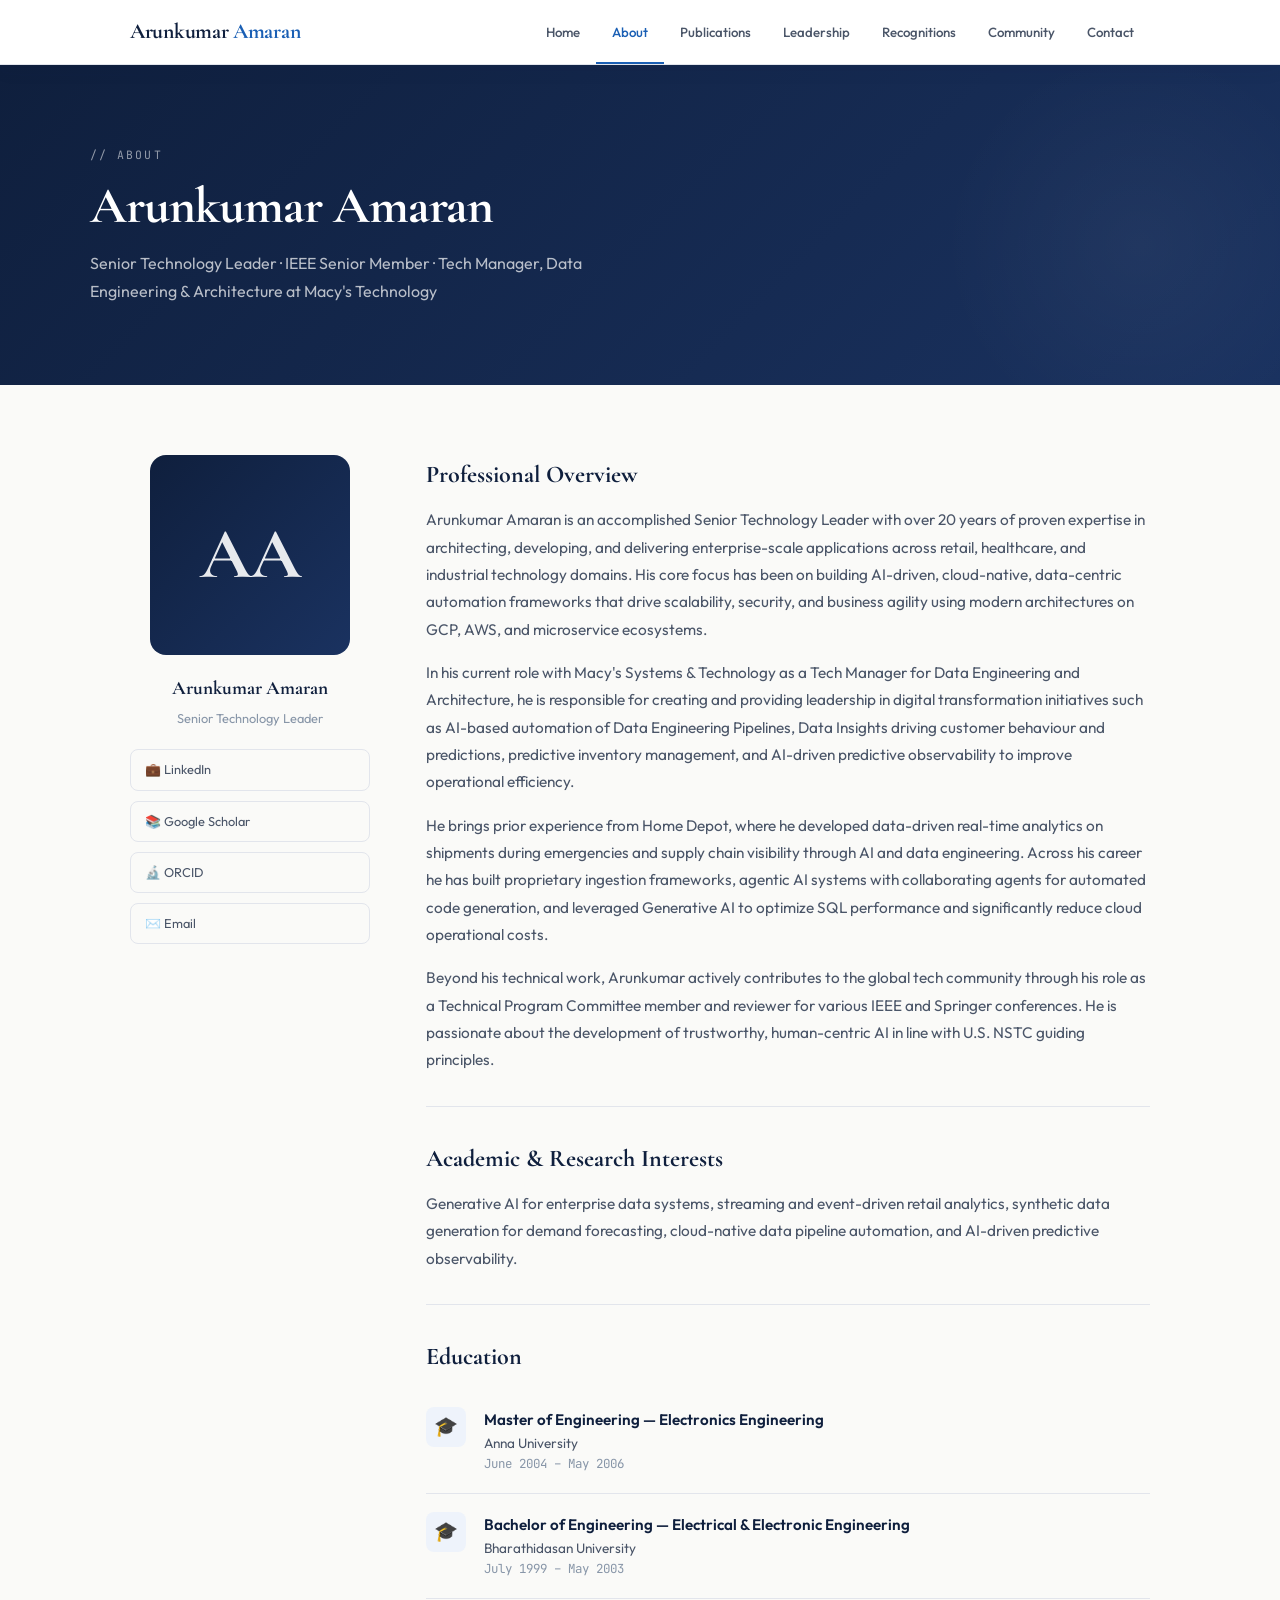
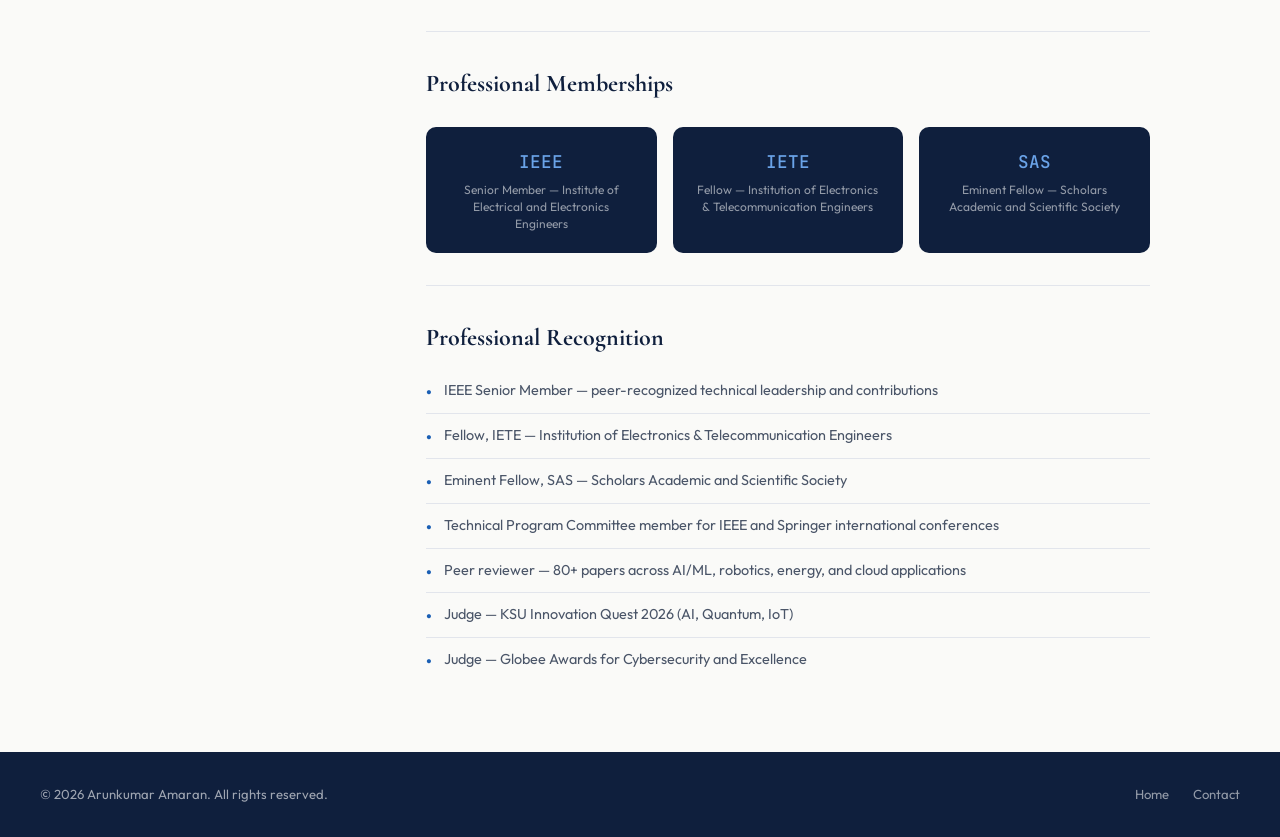
==== about.html @ ce891199 "Update about.html" ====
<!DOCTYPE html>
<html lang="en">
<head>
<meta charset="UTF-8">
<meta name="viewport" content="width=device-width, initial-scale=1.0">
<title>Arunkumar Amaran</title>
<link rel="stylesheet" href="style.css">
<style>
.about-grid {
  display: grid;
  grid-template-columns: 240px 1fr;
  gap: 56px;
  align-items: start;
}

.about-avatar {
  text-align: center;
}

.avatar-box {
  width: 200px;
  height: 200px;
  background: linear-gradient(135deg, var(--navy) 0%, var(--navy2) 100%);
  border-radius: 16px;
  display: flex;
  align-items: center;
  justify-content: center;
  font-family: 'Cormorant Garamond', serif;
  font-size: 4.5rem;
  font-weight: 700;
  color: rgba(255,255,255,0.9);
  margin: 0 auto 18px;
  letter-spacing: -2px;
}

.avatar-name {
  font-family: 'Cormorant Garamond', serif;
  font-size: 1.2rem;
  font-weight: 700;
  color: var(--navy);
  margin-bottom: 4px;
}

.avatar-role {
  font-size: 0.8rem;
  color: var(--text-light);
}

.about-links {
  margin-top: 20px;
  display: flex;
  flex-direction: column;
  gap: 10px;
}

.about-link {
  display: flex;
  align-items: center;
  gap: 10px;
  padding: 9px 14px;
  border: 1px solid var(--border);
  border-radius: 8px;
  font-size: 0.8rem;
  color: var(--text-mid);
  text-decoration: none;
  transition: border-color 0.2s, color 0.2s, background 0.2s;
}

.about-link:hover {
  border-color: var(--accent);
  color: var(--accent);
  background: #eef3fb;
}

.about-text h3 {
  font-family: 'Cormorant Garamond', serif;
  font-size: 1.5rem;
  font-weight: 700;
  color: var(--navy);
  margin: 32px 0 12px;
}

.about-text h3:first-child { margin-top: 0; }

.about-text p {
  color: var(--text-mid);
  margin-bottom: 16px;
  line-height: 1.78;
  font-size: 0.96rem;
}

.recognition-list {
  list-style: none;
  margin-top: 10px;
}

.recognition-list li {
  display: flex;
  align-items: flex-start;
  gap: 12px;
  padding: 10px 0;
  border-bottom: 1px solid var(--border);
  font-size: 0.9rem;
  color: var(--text-mid);
}

.recognition-list li:last-child { border-bottom: none; }

.recognition-list li::before {
  content: '●';
  color: var(--accent);
  font-size: 0.6rem;
  margin-top: 5px;
  flex-shrink: 0;
}

.membership-cards {
  display: grid;
  grid-template-columns: repeat(3, 1fr);
  gap: 16px;
  margin-top: 24px;
}

.mem-card {
  background: var(--navy);
  border-radius: 10px;
  padding: 20px;
  text-align: center;
  color: white;
}

.mem-card .mem-abbr {
  font-family: 'JetBrains Mono', monospace;
  font-size: 1.1rem;
  font-weight: 500;
  color: #6aa3e8;
  margin-bottom: 6px;
}

.mem-card .mem-full {
  font-size: 0.75rem;
  color: rgba(255,255,255,0.55);
  line-height: 1.4;
}

.edu-row {
  display: flex;
  align-items: flex-start;
  gap: 18px;
  padding: 18px 0;
  border-bottom: 1px solid var(--border);
}
.edu-row:last-child { border-bottom: none; }

.edu-icon {
  width: 40px; height: 40px;
  background: #eef3fb;
  border-radius: 8px;
  display: flex;
  align-items: center;
  justify-content: center;
  font-size: 1.2rem;
  flex-shrink: 0;
}

.edu-degree { font-weight: 600; font-size: 0.95rem; color: var(--navy); }
.edu-school { font-size: 0.85rem; color: var(--text-mid); }
.edu-year { font-size: 0.78rem; font-family: 'JetBrains Mono', monospace; color: var(--text-light); }

@media (max-width: 768px) {
  .about-grid { grid-template-columns: 1fr; }
  .membership-cards { grid-template-columns: 1fr; }
}
</style>
</head>
<body>

<nav>
  <div class="nav-inner">
    <a href="index.html" class="nav-logo">Arunkumar <em>Amaran</em></a>
    <ul class="nav-links">
      <li><a href="index.html">Home</a></li>
      <li><a href="about.html" class="active">About</a></li>
      <li><a href="innovation.html">Publications</a></li>
      <li><a href="leadership.html">Leadership</a></li>
      <li><a href="recognitions.html">Recognitions</a></li>
      <li><a href="community.html">Community</a></li>
      <li><a href="contact.html">Contact</a></li>
    </ul>
  </div>
</nav>

<div class="page-hero">
  <div class="page-hero-inner">
    <div class="eyebrow">// about</div>
    <h1>Arunkumar Amaran</h1>
    <p>Senior Technology Leader · IEEE Senior Member · Tech Manager, Data Engineering & Architecture at Macy's Technology</p>
  </div>
</div>

<div class="page-body">
  <div class="about-grid">

    <div class="about-avatar reveal">
      <div class="avatar-box">AA</div>
      <div class="avatar-name">Arunkumar Amaran</div>
      <div class="avatar-role">Senior Technology Leader</div>
      <div class="about-links">
        <a href="https://www.linkedin.com/in/arunkumar-amaran/" target="_blank" class="about-link">💼 LinkedIn</a>
        <a href="https://scholar.google.com/citations?user=LBd4mUEAAAAJ&hl=en" target="_blank" class="about-link">📚 Google Scholar</a>
        <a href="https://orcid.org/0009-0007-8225-0132" target="_blank" class="about-link">🔬 ORCID</a>
        <a href="mailto:arunkumar.amaran@ieee.org" class="about-link">✉️ Email</a>
      </div>
    </div>

    <div class="about-text">
      <h3>Professional Overview</h3>
      <p>Arunkumar Amaran is an accomplished Senior Technology Leader with over 20 years of proven expertise in architecting, developing, and delivering enterprise-scale applications across retail, healthcare, and industrial technology domains. His core focus has been on building AI-driven, cloud-native, data-centric automation frameworks that drive scalability, security, and business agility using modern architectures on GCP, AWS, and microservice ecosystems.</p>

      <p>In his current role with Macy's Systems & Technology as a Tech Manager for Data Engineering and Architecture, he is responsible for creating and providing leadership in digital transformation initiatives such as AI-based automation of Data Engineering Pipelines, Data Insights driving customer behaviour and predictions, predictive inventory management, and AI-driven predictive observability to improve operational efficiency.</p>

      <p>He brings prior experience from Home Depot, where he developed data-driven real-time analytics on shipments during emergencies and supply chain visibility through AI and data engineering. Across his career he has built proprietary ingestion frameworks, agentic AI systems with collaborating agents for automated code generation, and leveraged Generative AI to optimize SQL performance and significantly reduce cloud operational costs.</p>

      <p>Beyond his technical work, Arunkumar actively contributes to the global tech community through his role as a Technical Program Committee member and reviewer for various IEEE and Springer conferences. He is passionate about the development of trustworthy, human-centric AI in line with U.S. NSTC guiding principles.</p>

      <hr class="divider" style="margin:32px 0;">

      <h3>Academic & Research Interests</h3>
      <p>Generative AI for enterprise data systems, streaming and event-driven retail analytics, synthetic data generation for demand forecasting, cloud-native data pipeline automation, and AI-driven predictive observability.</p>

      <hr class="divider" style="margin:32px 0;">

      <h3>Education</h3>
      <div class="edu-row reveal">
        <div class="edu-icon">🎓</div>
        <div>
          <div class="edu-degree">Master of Engineering — Electronics Engineering</div>
          <div class="edu-school">Anna University</div>
          <div class="edu-year">June 2004 – May 2006</div>
        </div>
      </div>
      <div class="edu-row reveal">
        <div class="edu-icon">🎓</div>
        <div>
          <div class="edu-degree">Bachelor of Engineering — Electrical & Electronic Engineering</div>
          <div class="edu-school">Bharathidasan University</div>
          <div class="edu-year">July 1999 – May 2003</div>
        </div>
      </div>

      <hr class="divider" style="margin:32px 0;">

      <h3>Professional Memberships</h3>
      <div class="membership-cards">
        <div class="mem-card reveal">
          <div class="mem-abbr">IEEE</div>
          <div class="mem-full">Senior Member — Institute of Electrical and Electronics Engineers</div>
        </div>
        <div class="mem-card reveal">
          <div class="mem-abbr">IETE</div>
          <div class="mem-full">Fellow — Institution of Electronics & Telecommunication Engineers</div>
        </div>
        <div class="mem-card reveal">
          <div class="mem-abbr">SAS</div>
          <div class="mem-full">Eminent Fellow — Scholars Academic and Scientific Society</div>
        </div>
      </div>

      <hr class="divider" style="margin:32px 0;">

      <h3>Professional Recognition</h3>
      <ul class="recognition-list">
        <li>IEEE Senior Member — peer-recognized technical leadership and contributions</li>
        <li>Fellow, IETE — Institution of Electronics & Telecommunication Engineers</li>
        <li>Eminent Fellow, SAS — Scholars Academic and Scientific Society</li>
        <li>Technical Program Committee member for IEEE and Springer international conferences</li>
        <li>Peer reviewer — 80+ papers across AI/ML, robotics, energy, and cloud applications</li>
        <li>Judge — KSU Innovation Quest 2026 (AI, Quantum, IoT)</li>
        <li>Judge — Globee Awards for Cybersecurity and Excellence</li>
      </ul>
    </div>

  </div>
</div>

<footer>
  <div>© 2026 Arunkumar Amaran. All rights reserved.</div>
  <div class="footer-links">
    <a href="index.html">Home</a>
    <a href="contact.html">Contact</a>
  </div>
</footer>

<script>
const obs = new IntersectionObserver(entries => {
  entries.forEach((e,i) => { if(e.isIntersecting) setTimeout(() => e.target.classList.add('in'), i*80); });
}, { threshold: 0.08 });
document.querySelectorAll('.reveal').forEach(el => obs.observe(el));
</script>
</body>
</html>
---- style.css ----
/* ===== ARUNKUMAR AMARAN — SHARED STYLES ===== */
@import url('https://fonts.googleapis.com/css2?family=Cormorant+Garamond:ital,wght@0,400;0,600;0,700;1,400&family=Outfit:wght@300;400;500;600&family=JetBrains+Mono:wght@400;500&display=swap');

:root {
  --bg: #fafaf8;
  --bg2: #f2f1ed;
  --surface: #ffffff;
  --navy: #0f1f3d;
  --navy2: #1a3260;
  --accent: #1a5fb4;
  --accent2: #c9492b;
  --accent3: #2d7d46;
  --text: #1a1f2e;
  --text-mid: #4a5568;
  --text-light: #8896a8;
  --border: #e2e5ec;
  --border2: rgba(26,95,180,0.15);
  --shadow: 0 2px 20px rgba(15,31,61,0.08);
  --shadow-lg: 0 8px 40px rgba(15,31,61,0.12);
}

*, *::before, *::after { box-sizing: border-box; margin: 0; padding: 0; }
html { scroll-behavior: smooth; }

body {
  background: var(--bg);
  color: var(--text);
  font-family: 'Outfit', sans-serif;
  font-size: 16px;
  line-height: 1.65;
}

/* ── NAV ── */
nav {
  position: sticky;
  top: 0;
  z-index: 200;
  background: var(--surface);
  border-bottom: 1px solid var(--border);
  box-shadow: var(--shadow);
}

.nav-inner {
  max-width: 1100px;
  margin: 0 auto;
  padding: 0 40px;
  display: flex;
  align-items: center;
  justify-content: space-between;
  height: 64px;
}

.nav-logo {
  font-family: 'Cormorant Garamond', serif;
  font-size: 1.35rem;
  font-weight: 700;
  color: var(--navy);
  text-decoration: none;
  letter-spacing: -0.3px;
}

.nav-logo em { color: var(--accent); font-style: normal; }

.nav-links {
  display: flex;
  list-style: none;
  gap: 0;
}

.nav-links a {
  display: block;
  padding: 0 16px;
  height: 64px;
  line-height: 64px;
  font-size: 0.83rem;
  font-weight: 500;
  color: var(--text-mid);
  text-decoration: none;
  border-bottom: 2px solid transparent;
  transition: color 0.2s, border-color 0.2s;
  white-space: nowrap;
}

.nav-links a:hover,
.nav-links a.active {
  color: var(--accent);
  border-bottom-color: var(--accent);
}

/* ── HERO / PAGE HEADER ── */
.page-hero {
  background: linear-gradient(135deg, var(--navy) 0%, var(--navy2) 100%);
  color: white;
  padding: 80px 40px;
  position: relative;
  overflow: hidden;
}

.page-hero::after {
  content: '';
  position: absolute;
  right: -60px; bottom: -60px;
  width: 400px; height: 400px;
  background: radial-gradient(circle, rgba(255,255,255,0.04) 0%, transparent 70%);
  border-radius: 50%;
}

.page-hero-inner {
  max-width: 1100px;
  margin: 0 auto;
  position: relative;
  z-index: 1;
}

.page-hero .eyebrow {
  font-family: 'JetBrains Mono', monospace;
  font-size: 0.72rem;
  letter-spacing: 0.18em;
  text-transform: uppercase;
  color: rgba(255,255,255,0.55);
  margin-bottom: 14px;
}

.page-hero h1 {
  font-family: 'Cormorant Garamond', serif;
  font-size: clamp(2.2rem, 4vw, 3.4rem);
  font-weight: 700;
  line-height: 1.1;
  margin-bottom: 16px;
  letter-spacing: -1px;
}

.page-hero p {
  font-size: 1rem;
  color: rgba(255,255,255,0.7);
  max-width: 560px;
  line-height: 1.7;
}

/* ── MAIN LAYOUT ── */
.page-body {
  max-width: 1100px;
  margin: 0 auto;
  padding: 70px 40px;
}

/* ── SECTION HEADINGS ── */
.section-tag {
  font-family: 'JetBrains Mono', monospace;
  font-size: 0.7rem;
  letter-spacing: 0.18em;
  text-transform: uppercase;
  color: var(--accent);
  margin-bottom: 10px;
  display: block;
}

h2.section-title {
  font-family: 'Cormorant Garamond', serif;
  font-size: clamp(1.7rem, 2.8vw, 2.6rem);
  font-weight: 700;
  letter-spacing: -0.8px;
  color: var(--navy);
  line-height: 1.15;
  margin-bottom: 14px;
}

.section-lead {
  color: var(--text-mid);
  max-width: 600px;
  margin-bottom: 48px;
  font-size: 0.97rem;
}

/* ── CARDS ── */
.card {
  background: var(--surface);
  border: 1px solid var(--border);
  border-radius: 10px;
  padding: 28px 32px;
  transition: box-shadow 0.25s, transform 0.25s;
}

.card:hover {
  box-shadow: var(--shadow-lg);
  transform: translateY(-3px);
}

/* ── DIVIDER ── */
hr.divider {
  border: none;
  border-top: 1px solid var(--border);
  margin: 56px 0;
}

/* ── TAGS / CHIPS ── */
.chip {
  display: inline-block;
  background: #eef3fb;
  color: var(--accent);
  font-size: 0.73rem;
  font-family: 'JetBrains Mono', monospace;
  padding: 3px 10px;
  border-radius: 4px;
  border: 1px solid rgba(26,95,180,0.18);
  margin: 3px 3px 3px 0;
}

/* ── FOOTER ── */
footer {
  background: var(--navy);
  color: rgba(255,255,255,0.6);
  padding: 32px 40px;
  font-size: 0.82rem;
  display: flex;
  align-items: center;
  justify-content: space-between;
  gap: 20px;
  flex-wrap: wrap;
}

footer a {
  color: rgba(255,255,255,0.55);
  text-decoration: none;
  transition: color 0.2s;
}

footer a:hover { color: white; }

.footer-links { display: flex; gap: 24px; }

/* ── SCROLL REVEAL ── */
.reveal {
  opacity: 0;
  transform: translateY(22px);
  transition: opacity 0.55s ease, transform 0.55s ease;
}
.reveal.in { opacity: 1; transform: none; }

/* ── RESPONSIVE ── */
@media (max-width: 768px) {
  .nav-inner { padding: 0 20px; }
  .nav-links { display: none; }
  .page-hero { padding: 60px 20px; }
  .page-body { padding: 48px 20px; }
  footer { padding: 24px 20px; }
}
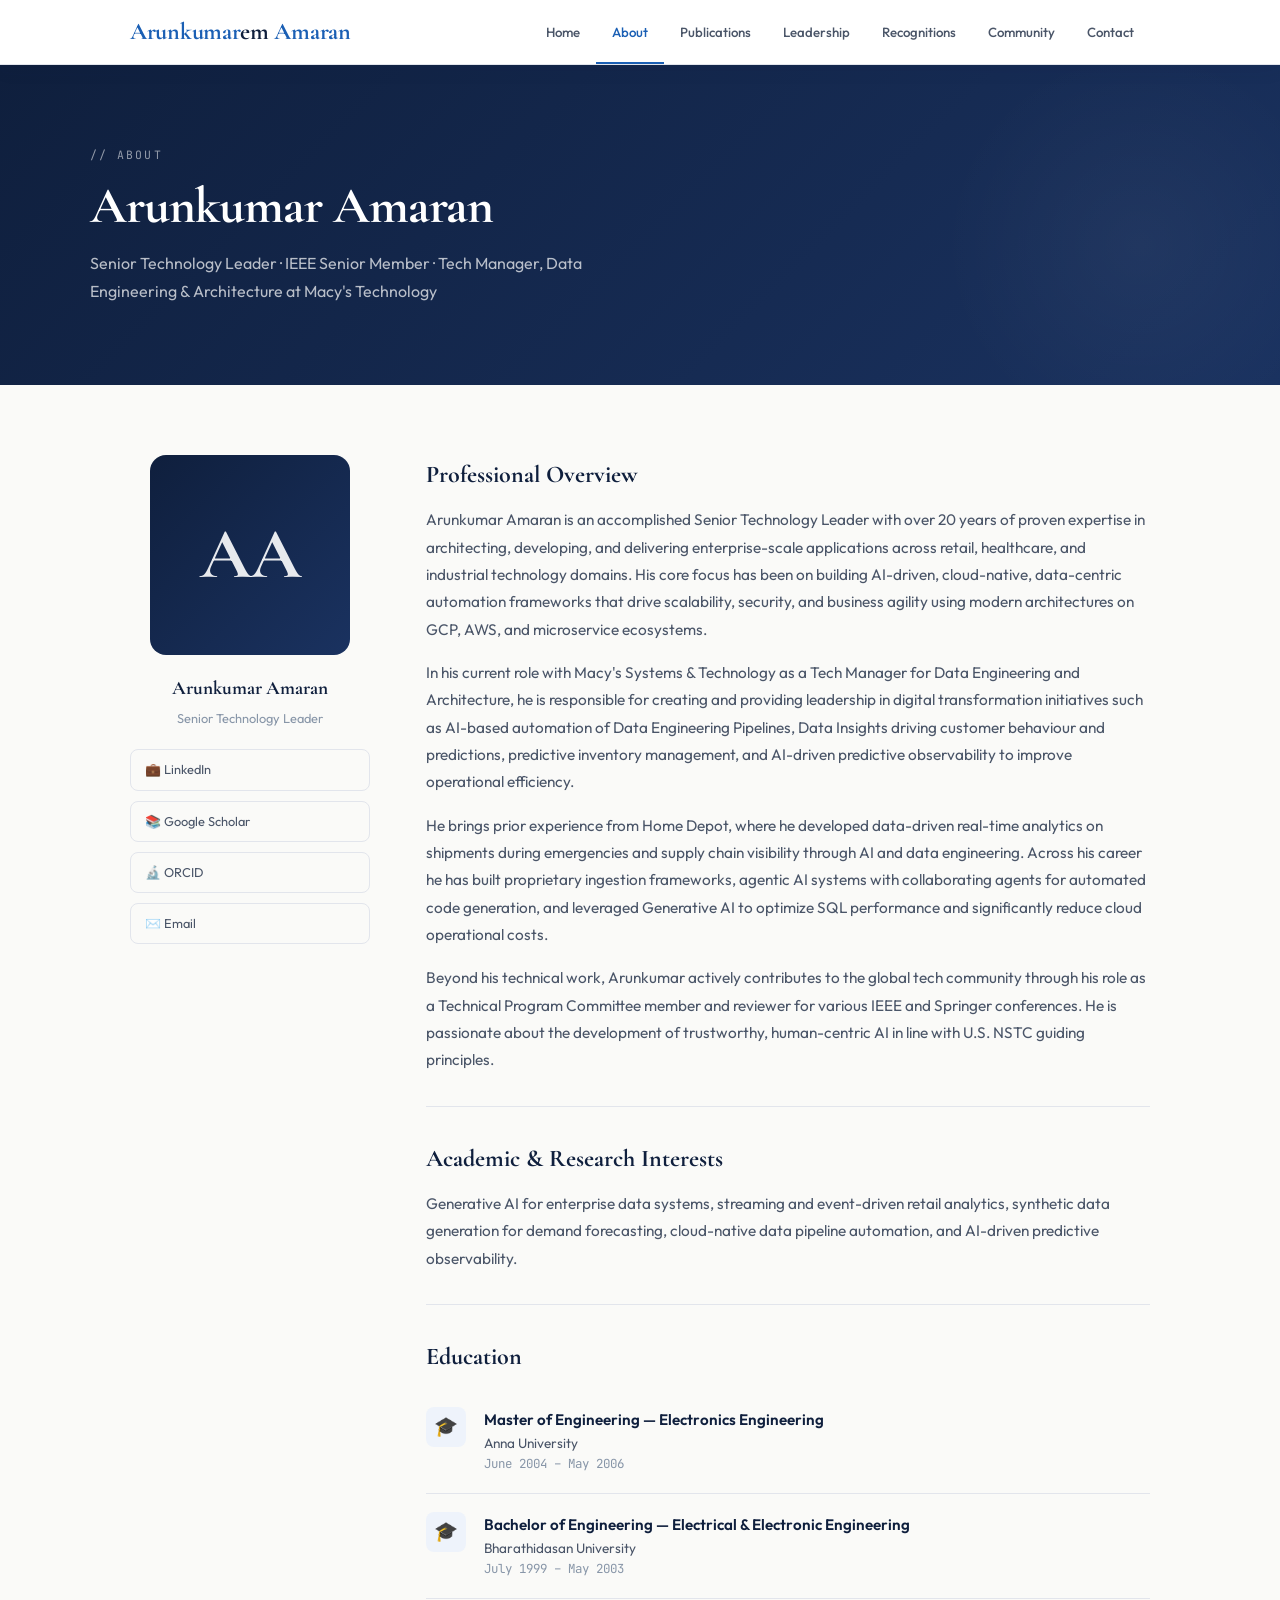
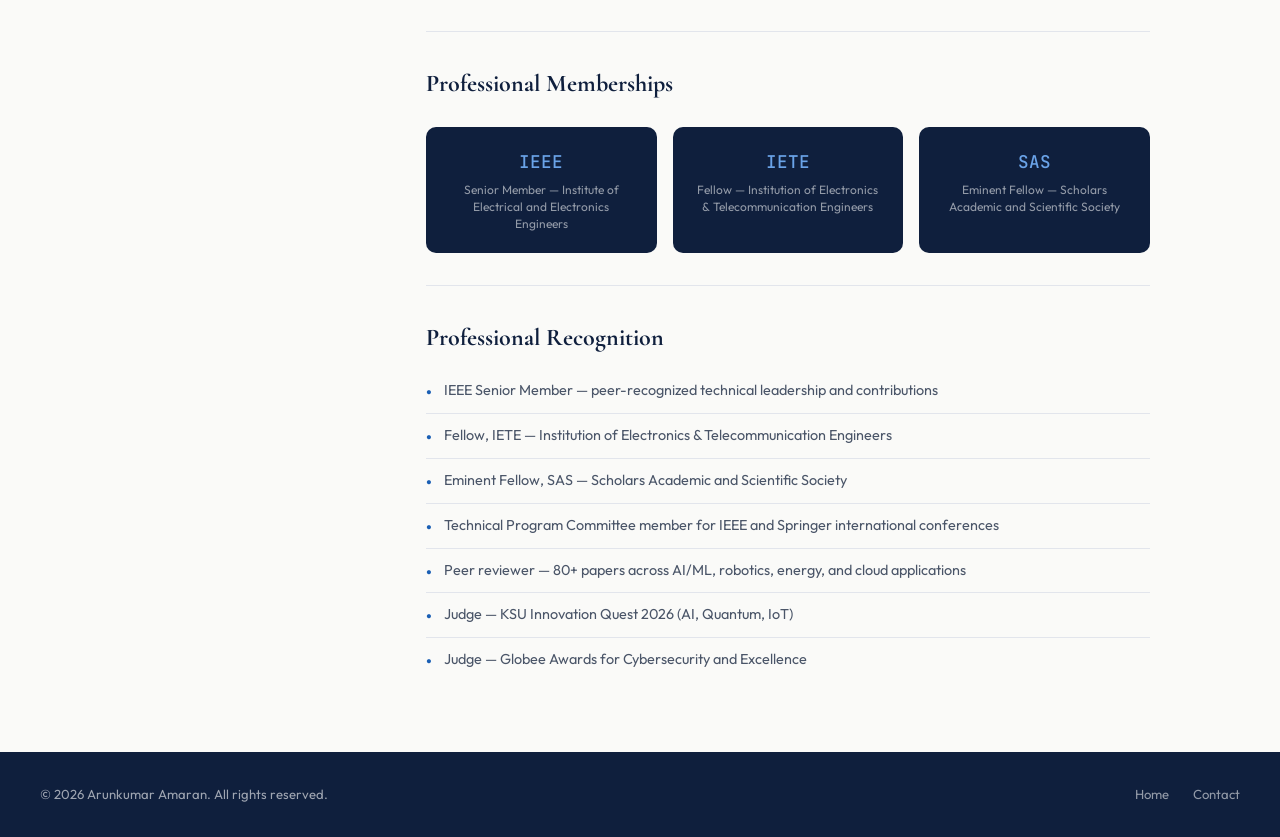
==== commit 81d2995f: "Update about.html" ====
--- a/about.html
+++ b/about.html
@@ -177,7 +177,7 @@
 
 <nav>
   <div class="nav-inner">
-    <a href="index.html" class="nav-logo">Arunkumar <em>Amaran</em></a>
+    <a href="index.html" class="nav-logo" style="font-size: 24px;"><em>Arunkumar</em>em <em>Amaran</em></a>
     <ul class="nav-links">
       <li><a href="index.html">Home</a></li>
       <li><a href="about.html" class="active">About</a></li>
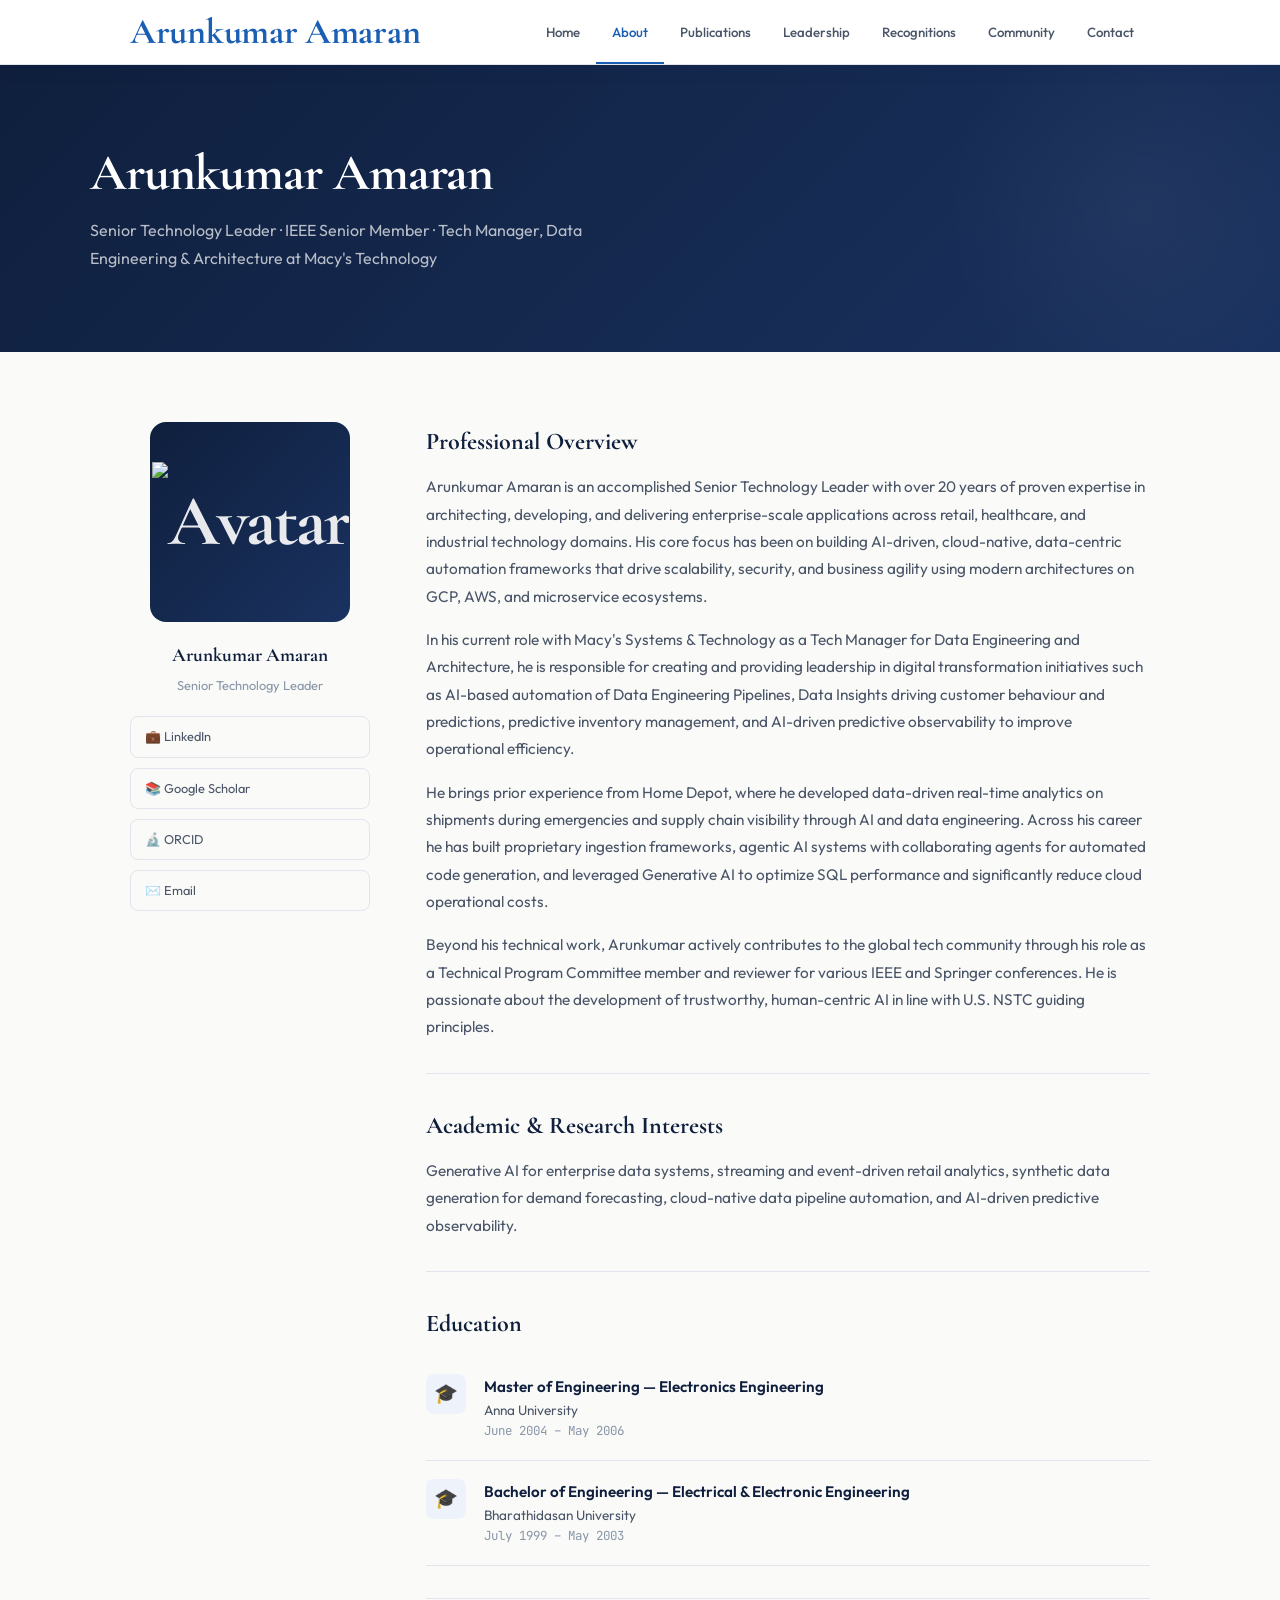
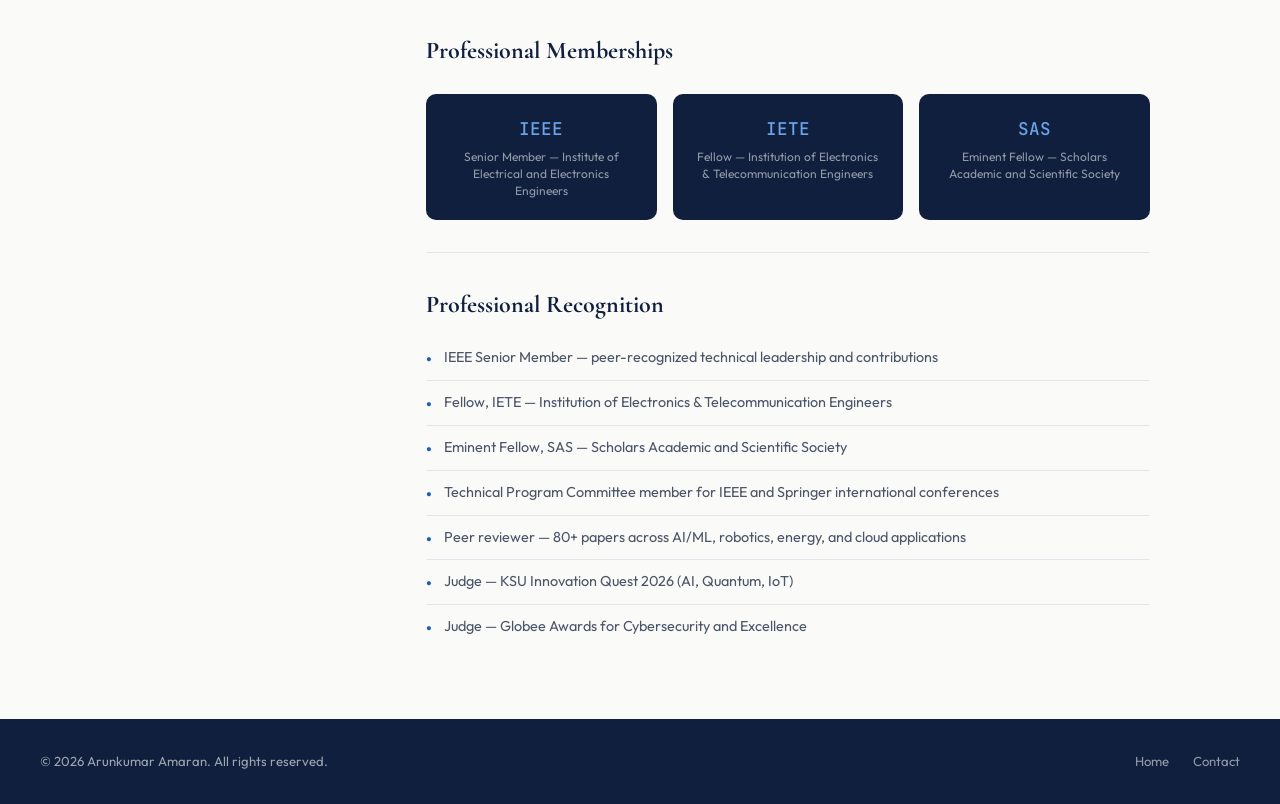
==== commit fb9bcffd: "Update about.html" ====
--- a/about.html
+++ b/about.html
@@ -177,7 +177,7 @@
 
 <nav>
   <div class="nav-inner">
-    <a href="index.html" class="nav-logo" style="font-size: 24px;"><em>Arunkumar</em>em <em>Amaran</em></a>
+    <a href="index.html" class="nav-logo" style="font-size: 36px;"><em>Arunkumar</em> <em>Amaran</em></a>
     <ul class="nav-links">
       <li><a href="index.html">Home</a></li>
       <li><a href="about.html" class="active">About</a></li>
@@ -192,7 +192,7 @@
 
 <div class="page-hero">
   <div class="page-hero-inner">
-    <div class="eyebrow">// about</div>
+    
     <h1>Arunkumar Amaran</h1>
     <p>Senior Technology Leader · IEEE Senior Member · Tech Manager, Data Engineering & Architecture at Macy's Technology</p>
   </div>
@@ -202,7 +202,7 @@
   <div class="about-grid">
 
     <div class="about-avatar reveal">
-      <div class="avatar-box">AA</div>
+      <div class="avatar-box"><img src="Arun_Profile_web1.png" alt="Avatar"></div>
       <div class="avatar-name">Arunkumar Amaran</div>
       <div class="avatar-role">Senior Technology Leader</div>
       <div class="about-links">
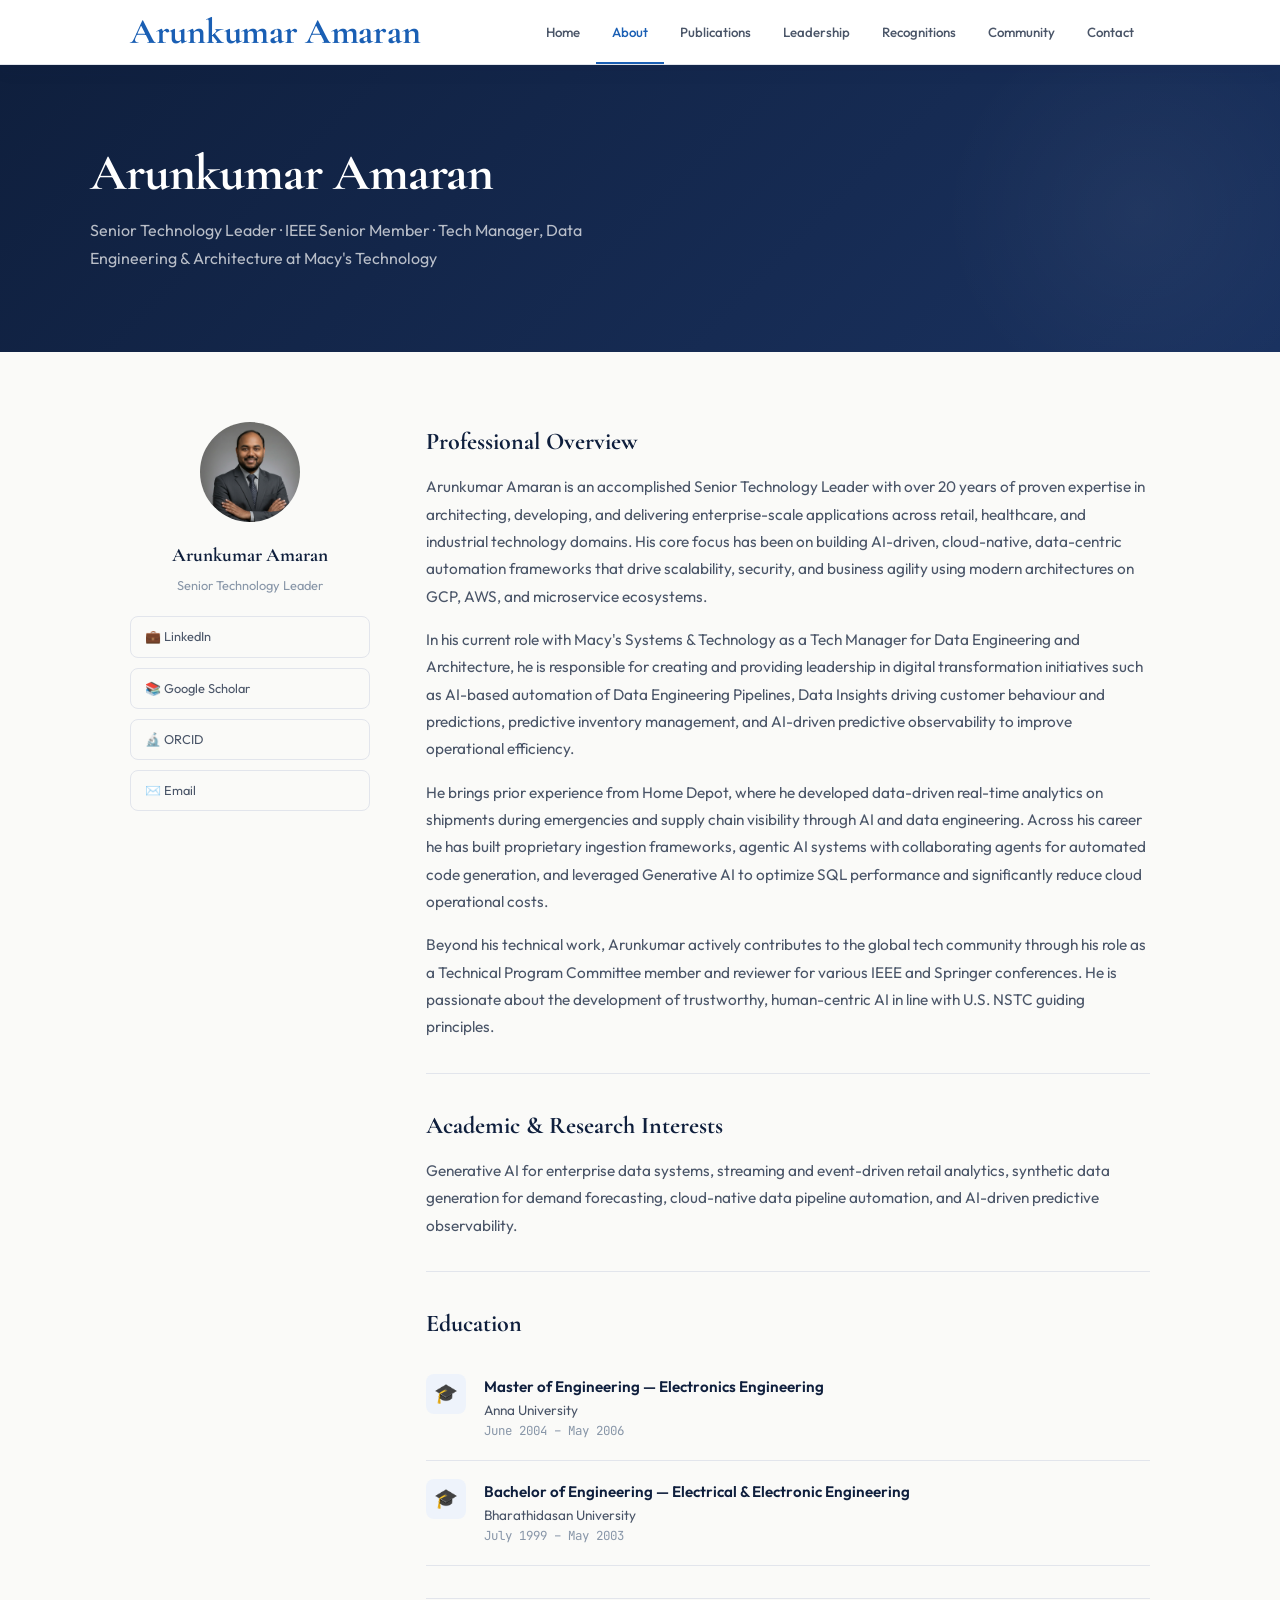
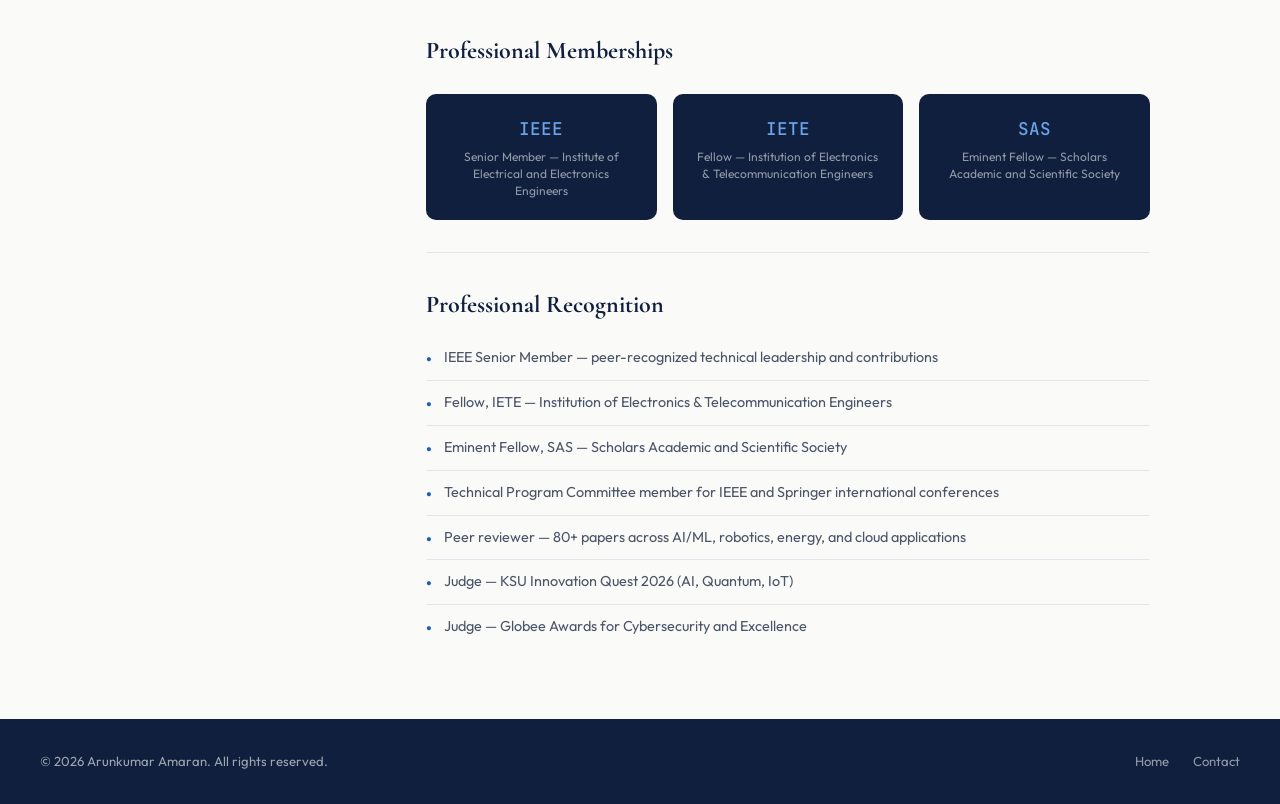
==== commit 77c3ef3a: "Update about.html" ====
--- a/about.html
+++ b/about.html
@@ -13,13 +13,20 @@
   align-items: start;
 }
 
+.avatar-box img {
+  width: 100%;
+  height: 100%;
+  object-fit: cover; /* Fills the box while maintaining aspect ratio */
+}
+
+
 .about-avatar {
   text-align: center;
 }
 
 .avatar-box {
-  width: 200px;
-  height: 200px;
+  width: 100px;
+  height: 100px;
   background: linear-gradient(135deg, var(--navy) 0%, var(--navy2) 100%);
   border-radius: 16px;
   display: flex;
@@ -31,6 +38,8 @@
   color: rgba(255,255,255,0.9);
   margin: 0 auto 18px;
   letter-spacing: -2px;
+  overflow: hidden;
+  border-radius: 50%; /* Makes it circular */
 }
 
 .avatar-name {
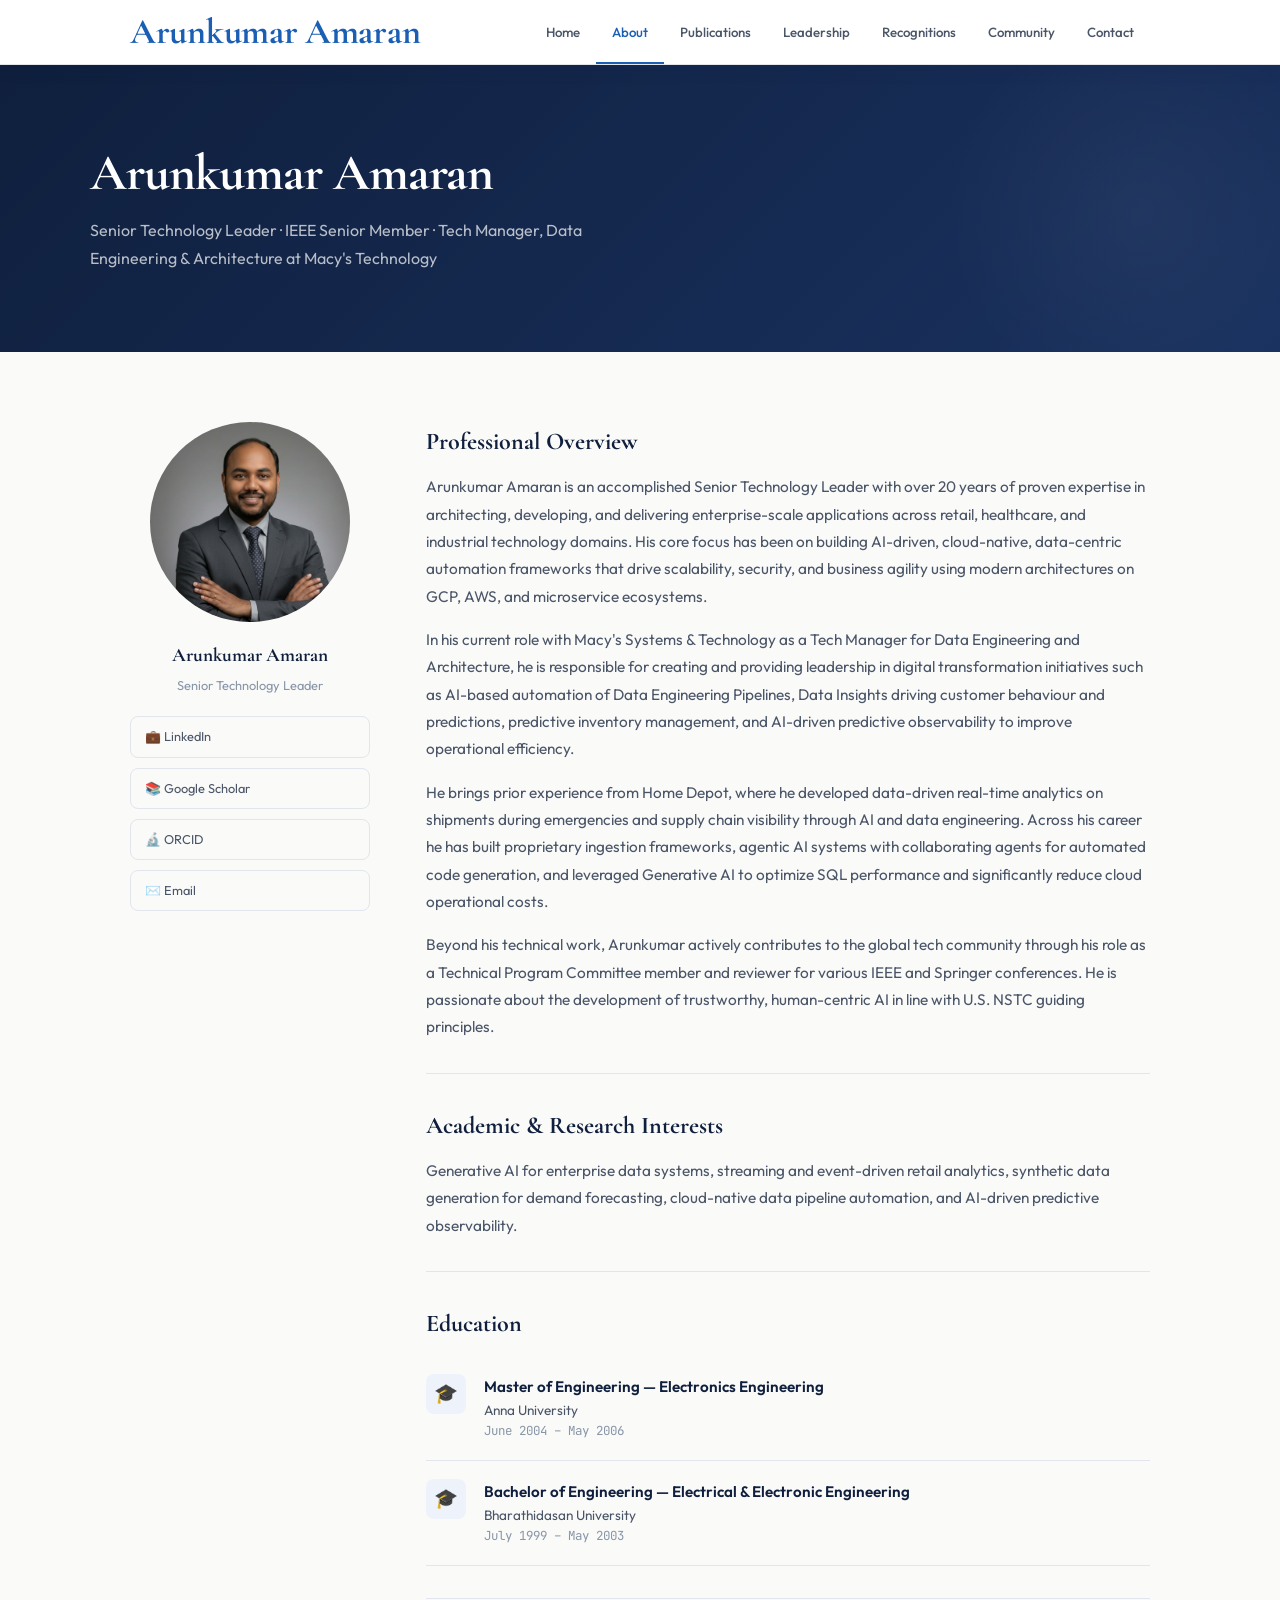
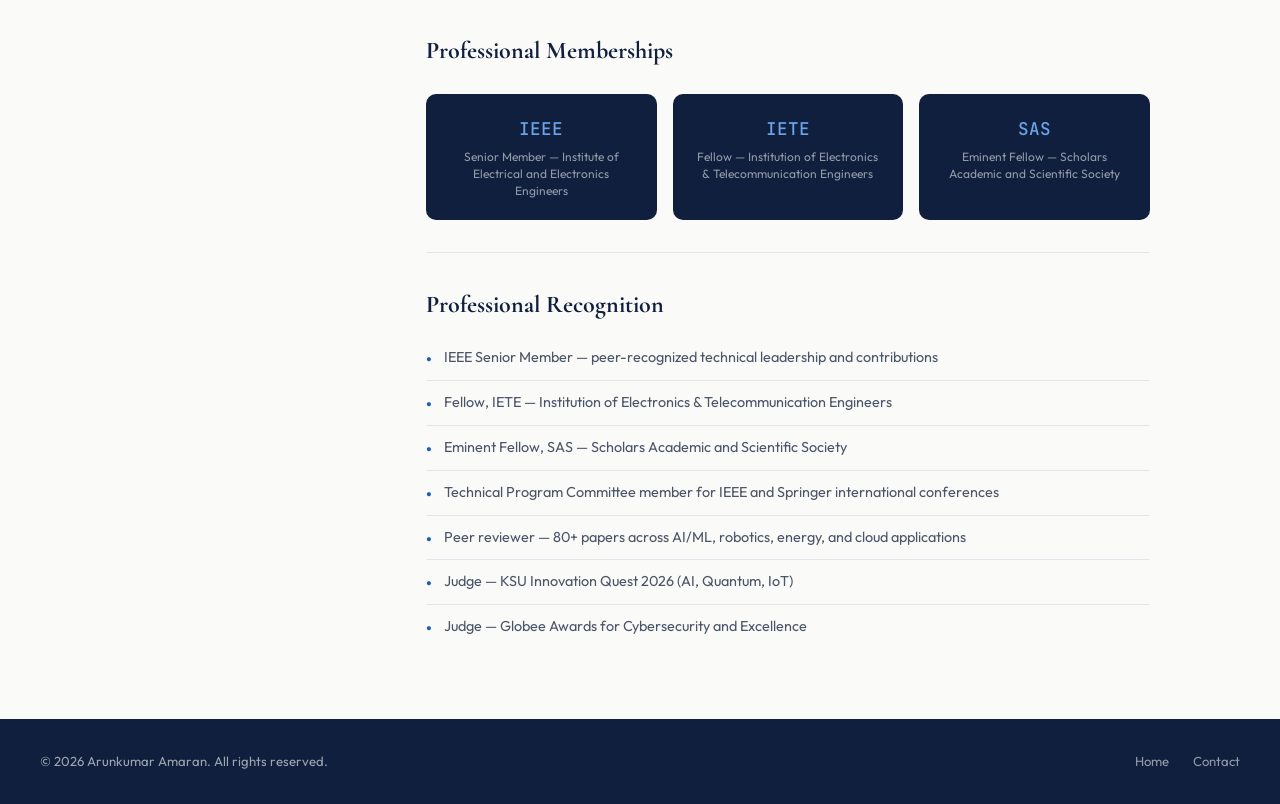
==== commit ccde3f7e: "Update about.html" ====
--- a/about.html
+++ b/about.html
@@ -25,8 +25,8 @@
 }
 
 .avatar-box {
-  width: 100px;
-  height: 100px;
+  width: 200px;
+  height: 200px;
   background: linear-gradient(135deg, var(--navy) 0%, var(--navy2) 100%);
   border-radius: 16px;
   display: flex;
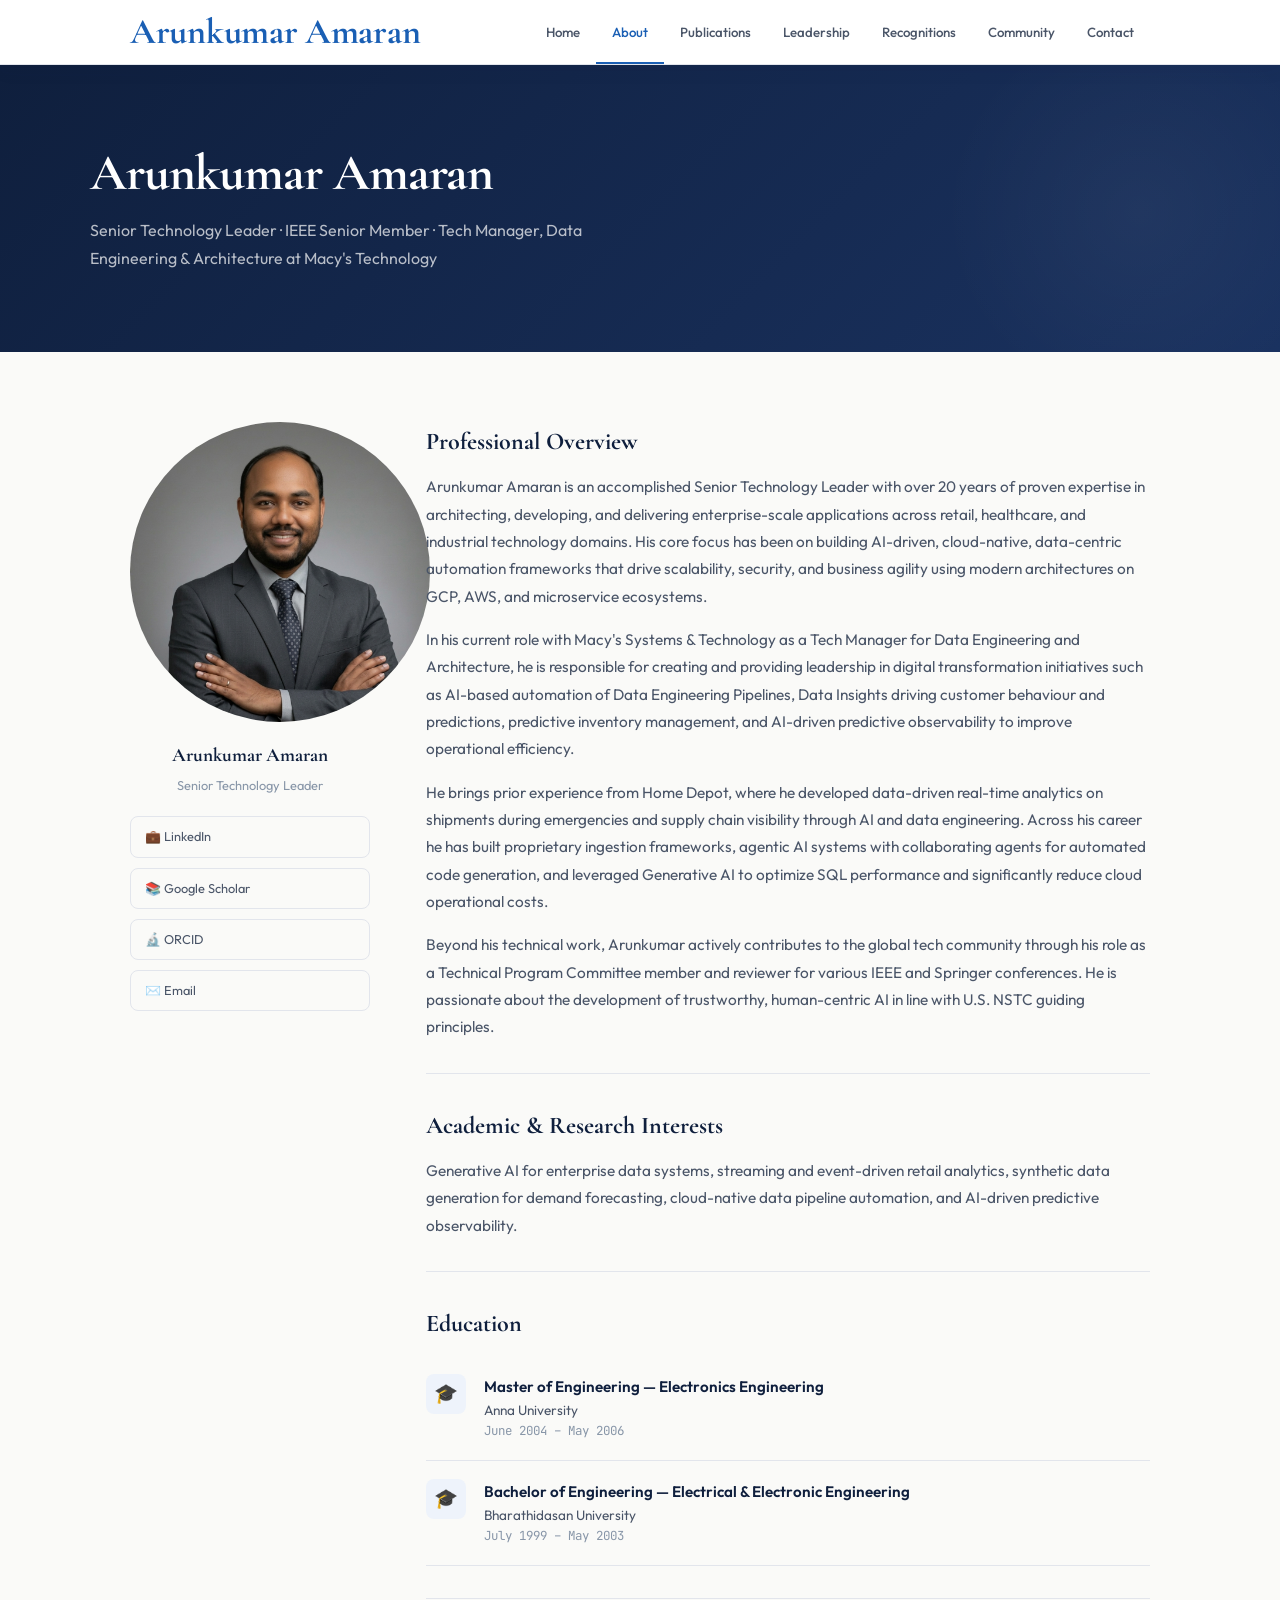
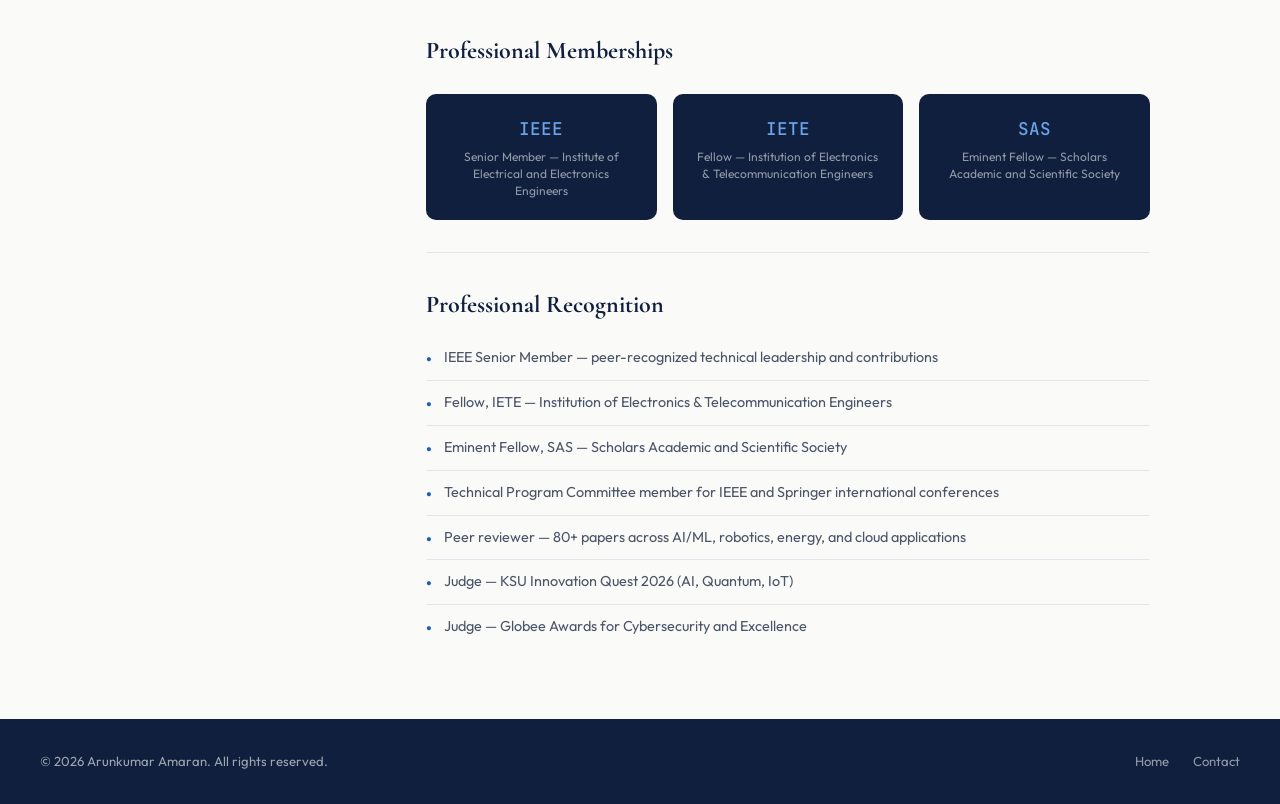
==== commit 65373d2f: "Update about.html" ====
--- a/about.html
+++ b/about.html
@@ -25,8 +25,8 @@
 }
 
 .avatar-box {
-  width: 200px;
-  height: 200px;
+  width: 300px;
+  height: 300px;
   background: linear-gradient(135deg, var(--navy) 0%, var(--navy2) 100%);
   border-radius: 16px;
   display: flex;
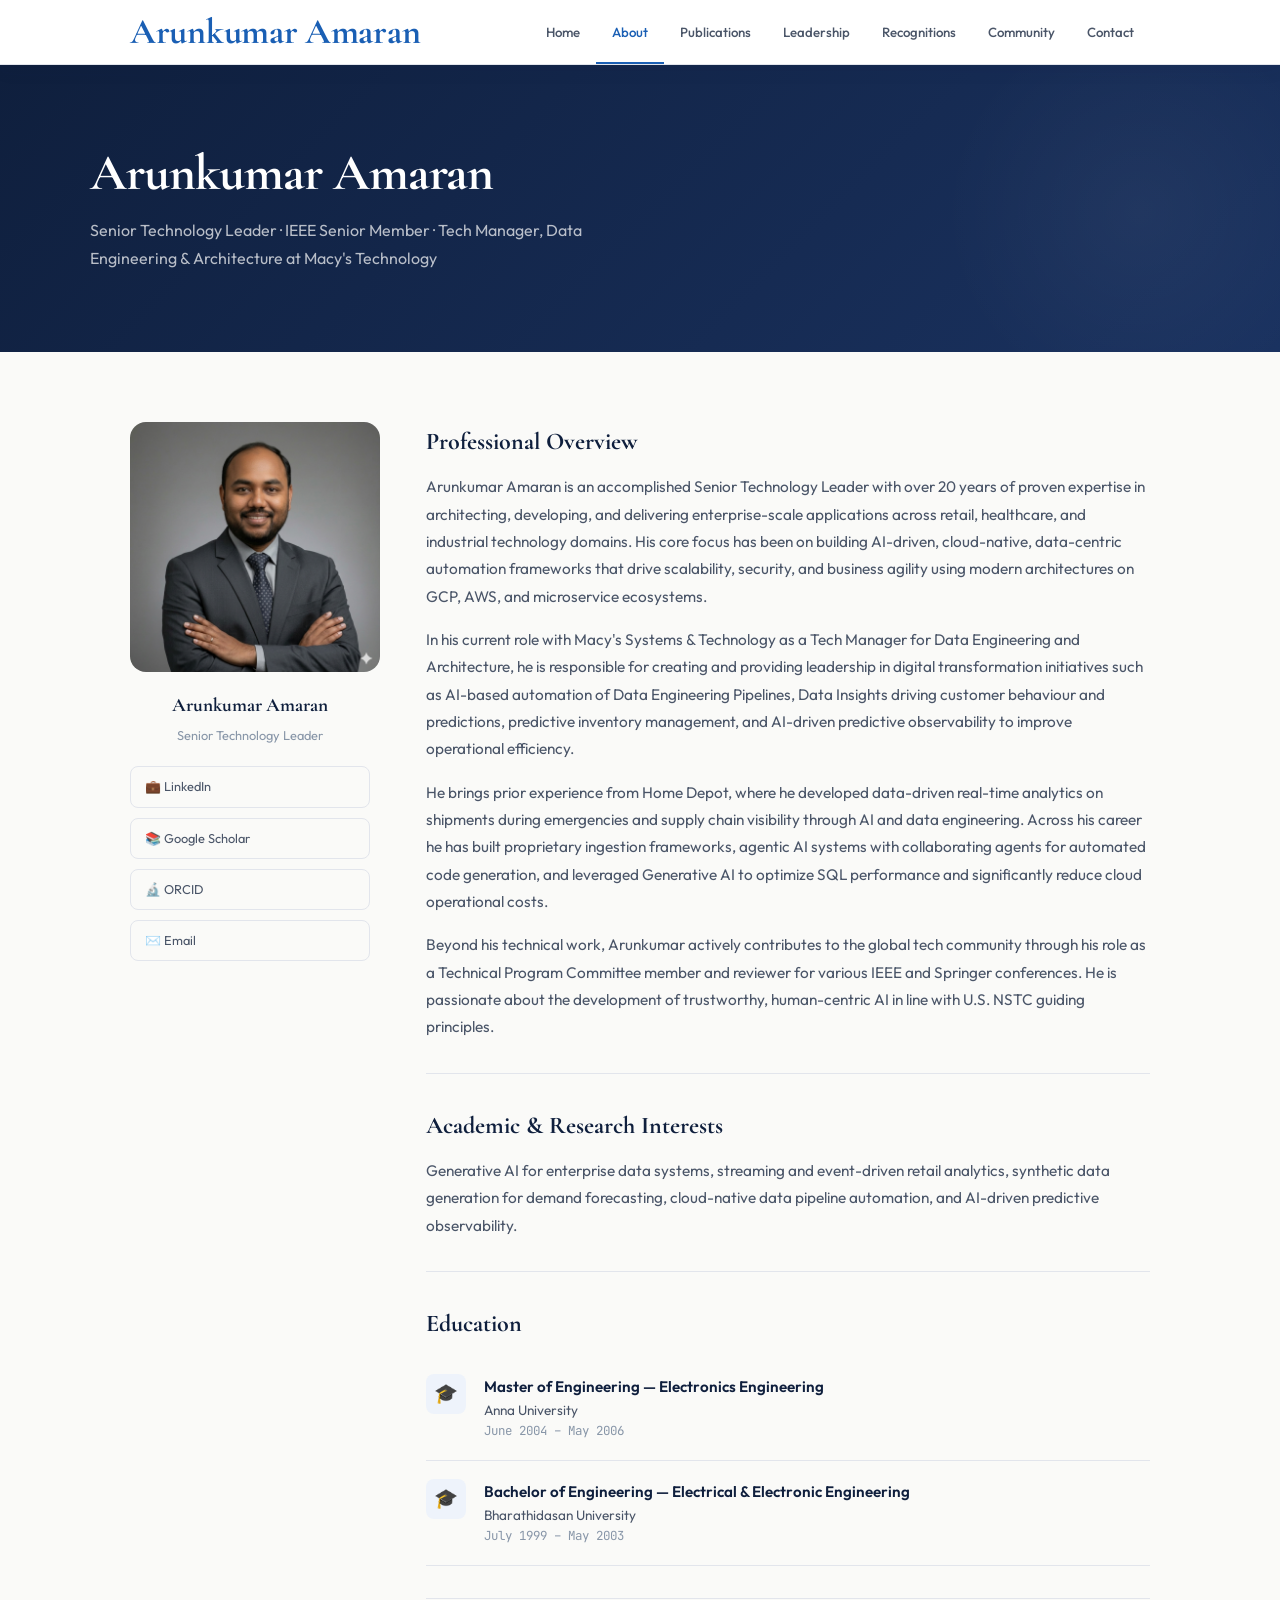
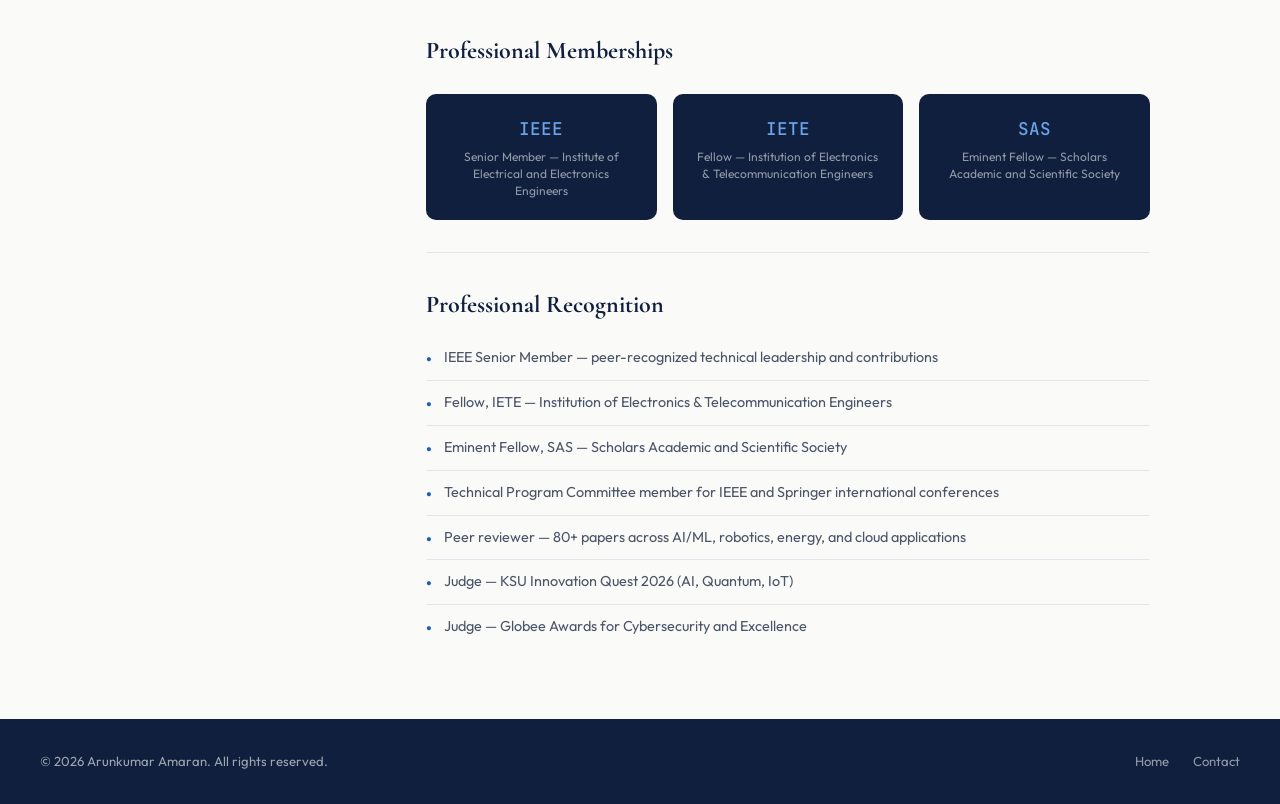
==== commit 2389c87c: "Update about.html" ====
--- a/about.html
+++ b/about.html
@@ -25,8 +25,8 @@
 }
 
 .avatar-box {
-  width: 300px;
-  height: 300px;
+  width: 250px;
+  height: 250px;
   background: linear-gradient(135deg, var(--navy) 0%, var(--navy2) 100%);
   border-radius: 16px;
   display: flex;
@@ -39,8 +39,7 @@
   margin: 0 auto 18px;
   letter-spacing: -2px;
   overflow: hidden;
-  border-radius: 50%; /* Makes it circular */
-}
+ }
 
 .avatar-name {
   font-family: 'Cormorant Garamond', serif;
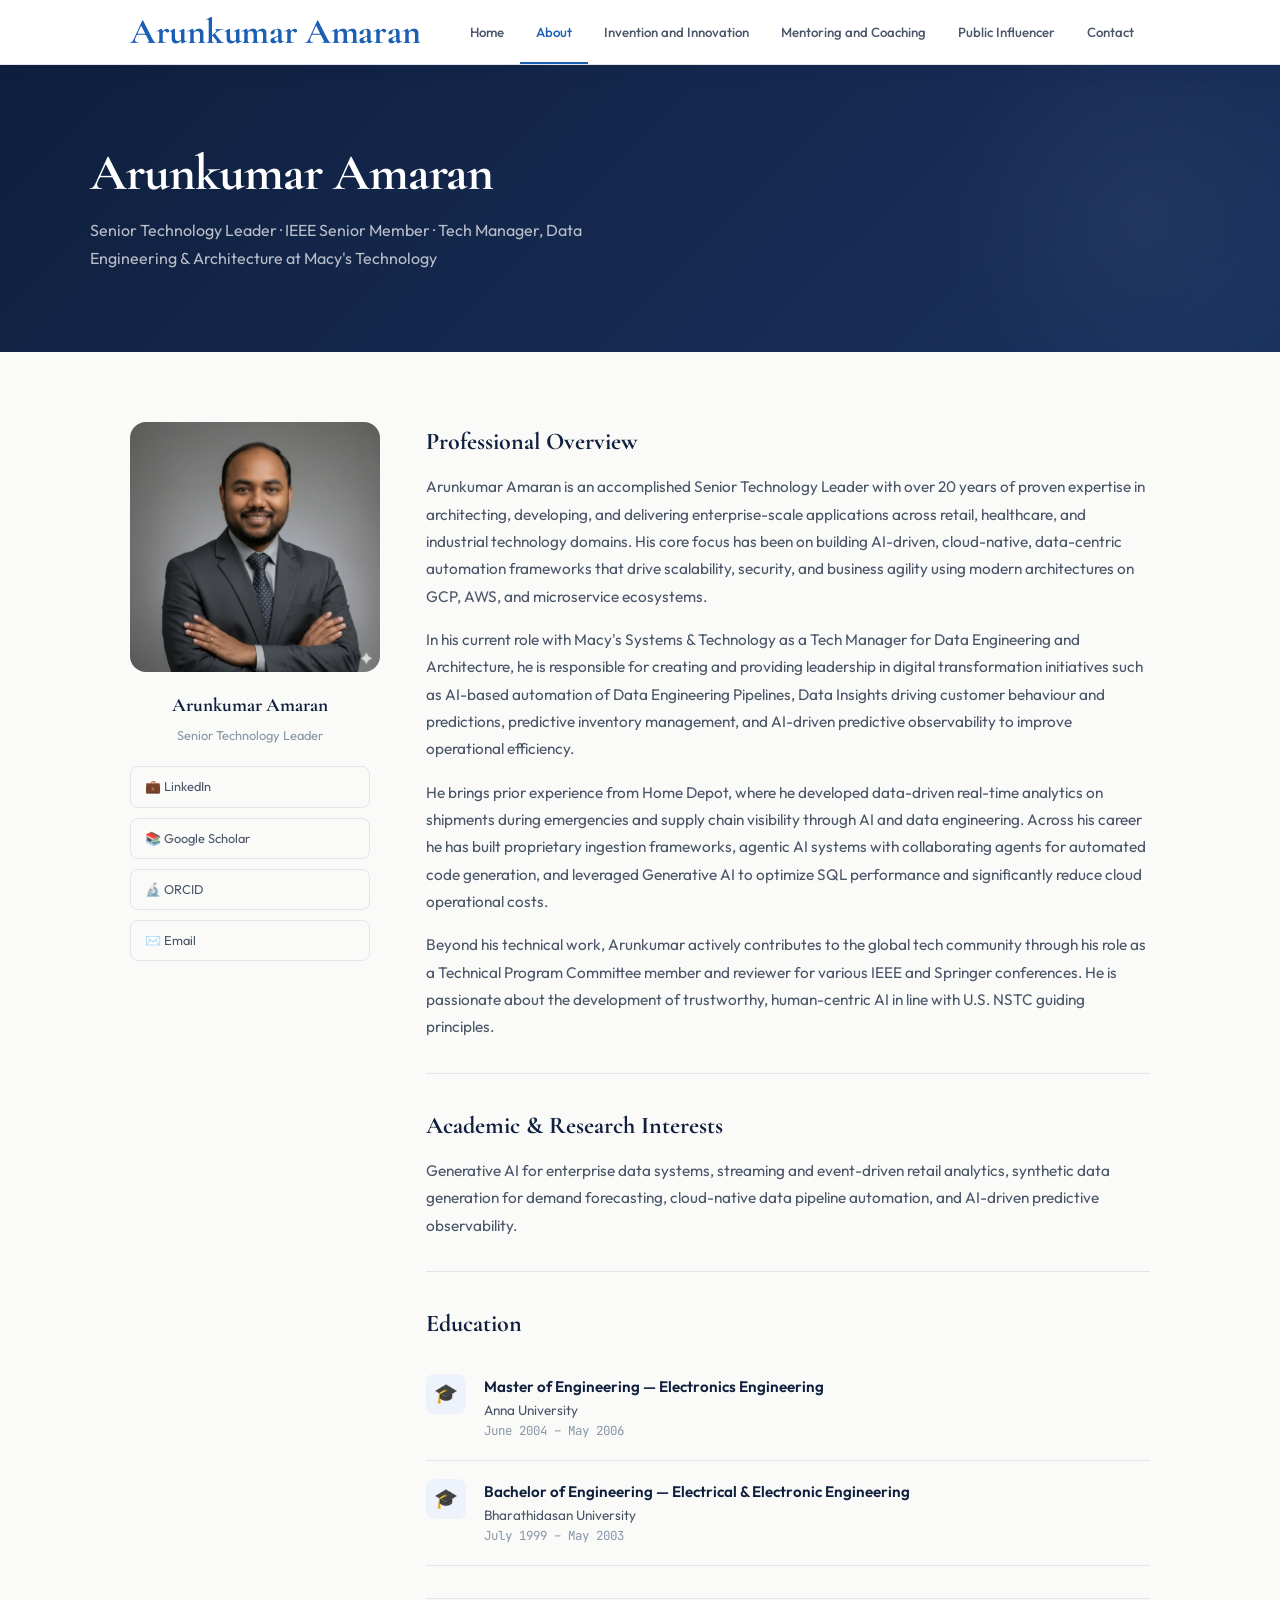
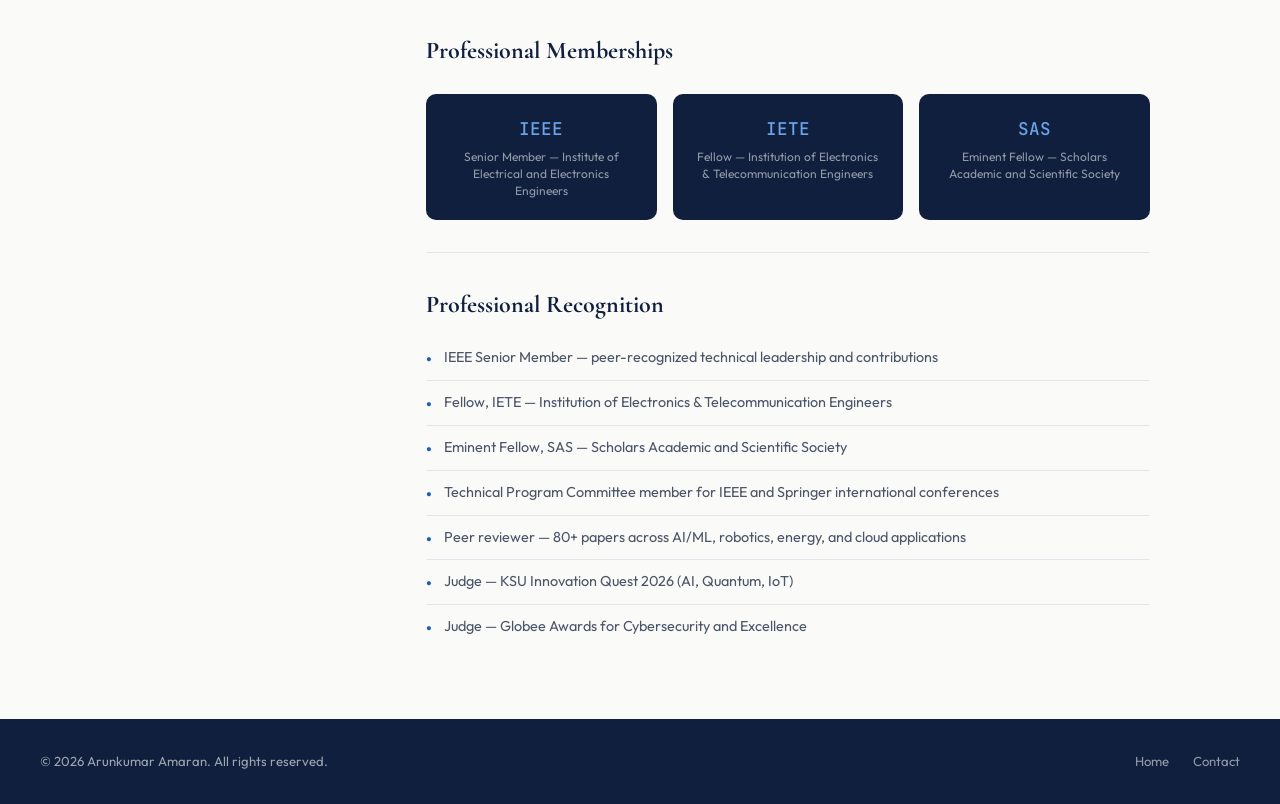
==== commit bc46a505: "Update about.html" ====
--- a/about.html
+++ b/about.html
@@ -189,10 +189,10 @@
     <ul class="nav-links">
       <li><a href="index.html">Home</a></li>
       <li><a href="about.html" class="active">About</a></li>
-      <li><a href="innovation.html">Publications</a></li>
-      <li><a href="leadership.html">Leadership</a></li>
-      <li><a href="recognitions.html">Recognitions</a></li>
-      <li><a href="community.html">Community</a></li>
+      <li><a href="innovation.html">Invention and Innovation</a></li>
+      
+      <li><a href="recognitions.html">Mentoring and Coaching</a></li>
+      <li><a href="community.html">Public Influencer</a></li>
       <li><a href="contact.html">Contact</a></li>
     </ul>
   </div>
